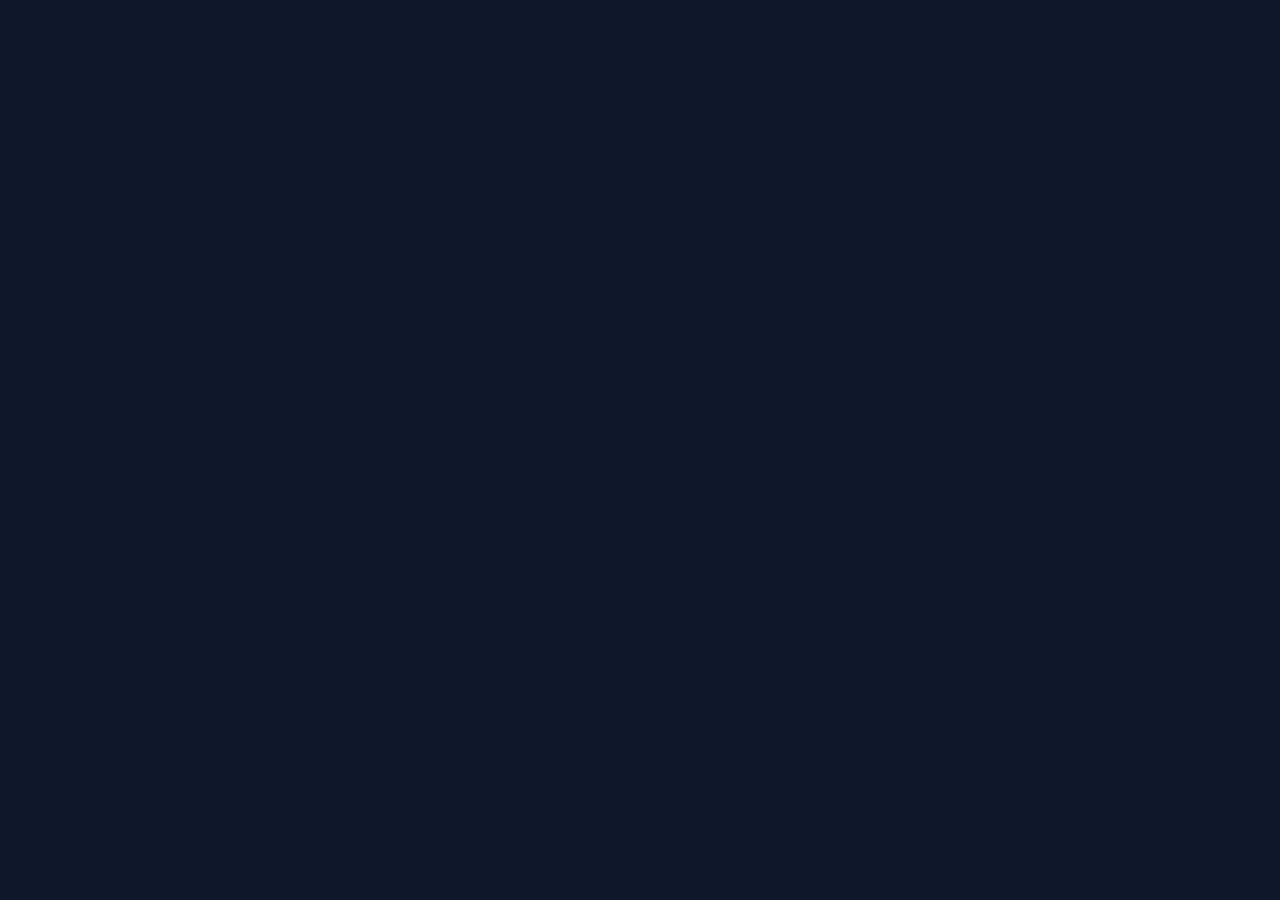
==== ats-resume-analyzer.html @ c65b9972 "ats-resume-analyzer.html" ====
<!DOCTYPE html>
<html lang="en">

<head>
    <meta charset="UTF-8">
    <meta name="viewport" content="width=device-width, initial-scale=1.0">
    <title>AI Resume Analyzer</title>

    <link rel="stylesheet" href="style.css">
</head>

<body>

</body>

</html>
---- style.css ----
html{
    scroll-behavior:smooth;
}
*{
    margin:0;
    padding:0;
    box-sizing:border-box;
    font-family:Arial, sans-serif;
}

body{
    background:#0f172a;
    color:white;
    line-height:1.7;
}

.hero{
    min-height:85vh;
    display:flex;
    justify-content:center;
    align-items:center;
    text-align:center;
    padding:40px;
    background:linear-gradient(135deg,#0f172a,#1e293b);
}

.hero-content{
    max-width:800px;
}

.profile-pic{
    width:220px;
    height:220px;
    border-radius:50%;
    object-fit:cover;
    margin-bottom:30px;
    border:4px solid #38bdf8;
    box-shadow:0 0 30px rgba(56,189,248,0.5);
}
h1{
    font-size:3.5rem;
    margin-bottom:15px;
}

h2{
    color:#38bdf8;
    margin-bottom:20px;
}

.container{
    width:80%;
    margin:auto;
    padding:80px 0;
}

section{
    margin-bottom:80px;
}

.project-card{
    background:#1e293b;
    padding:25px;
    border-radius:15px;
    margin-bottom:20px;
    transition:0.3s;
}

.project-card:hover{
    transform:translateY(-10px);
}
.project-image{
    width:100%;
    max-width:350px;
    border-radius:15px;
    margin-top:20px;
    margin-right:20px;
}

.skills{
    display:flex;
    flex-wrap:wrap;
    gap:15px;
}

.skill{
    background:#38bdf8;
    color:black;
    padding:12px 20px;
    border-radius:30px;
    font-weight:bold;
}
.skill-box{
    background:#1e293b;
    border-radius:15px;
    padding:20px;
    margin-bottom:20px;
    border:1px solid rgba(255,255,255,0.1);
}

.skill-box summary{
    font-size:24px;
    font-weight:600;
    color:#38bdf8;
    cursor:pointer;
    list-style:none;
}

.skill-box summary::-webkit-details-marker{
    display:none;
}

.skill-items{
    margin-top:20px;
    display:flex;
    flex-wrap:wrap;
    gap:12px;
}

.skill-items span{
    display:inline-block;
    background:#38bdf8;
    color:#0f172a;
    padding:10px 18px;
    border-radius:30px;
    font-weight:600;
    font-size:14px;
    transition:all 0.3s ease;
}

.skill-items span:hover{
    transform:translateY(-3px);
    box-shadow:0 5px 15px rgba(56,189,248,0.4);
}
.buttons{
    margin-top:30px;
}

.btn{
    display:inline-block;
    background:#38bdf8;
    color:black;
    padding:15px 30px;
    border-radius:10px;
    text-decoration:none;
    font-weight:bold;
    margin:10px;
}

footer{
    text-align:center;
    padding:40px;
    color:#94a3b8;
}

@media(max-width:768px){
    h1{
        font-size:2.5rem;
    }

    .container{
        width:90%;
    }

    .profile-pic{
        width:140px;
        height:140px;
    }
}
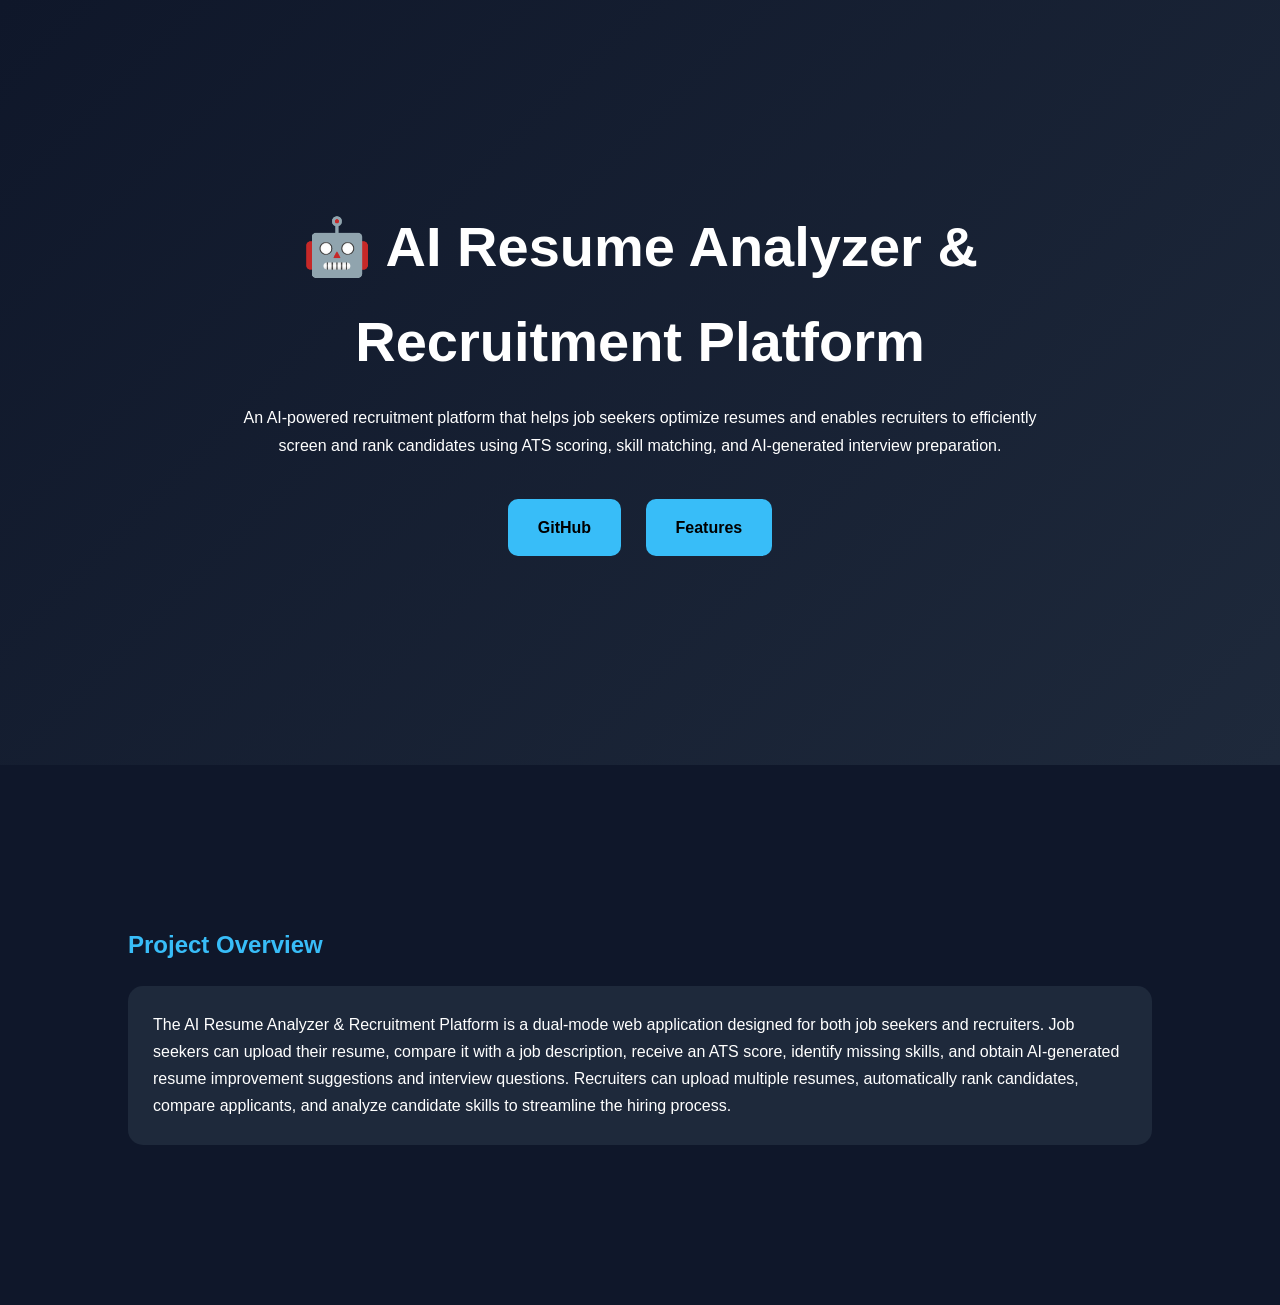
==== commit 30e75006: "ats-resume-analyzer.html" ====
--- a/ats-resume-analyzer.html
+++ b/ats-resume-analyzer.html
@@ -10,6 +10,63 @@
 </head>
 
 <body>
+    <section class="hero">
+
+<div class="hero-content">
+
+<h1>🤖 AI Resume Analyzer & Recruitment Platform</h1>
+
+<p>
+An AI-powered recruitment platform that helps job seekers optimize resumes
+and enables recruiters to efficiently screen and rank candidates using ATS scoring,
+skill matching, and AI-generated interview preparation.
+</p>
+
+<div class="buttons">
+
+<a href="YOUR_GITHUB_REPOSITORY_LINK"
+class="btn"
+target="_blank">
+GitHub
+</a>
+
+<a href="#features"
+class="btn">
+Features
+</a>
+
+</div>
+
+</div>
+
+</section>
+    <div class="container">
+
+<section>
+
+<h2>Project Overview</h2>
+
+<div class="project-card">
+
+<p>
+
+The AI Resume Analyzer & Recruitment Platform is a dual-mode web application
+designed for both job seekers and recruiters.
+
+Job seekers can upload their resume, compare it with a job description,
+receive an ATS score, identify missing skills, and obtain AI-generated
+resume improvement suggestions and interview questions.
+
+Recruiters can upload multiple resumes, automatically rank candidates,
+compare applicants, and analyze candidate skills to streamline the hiring process.
+
+</p>
+
+</div>
+
+</section>
+
+</div>
 
 </body>
 
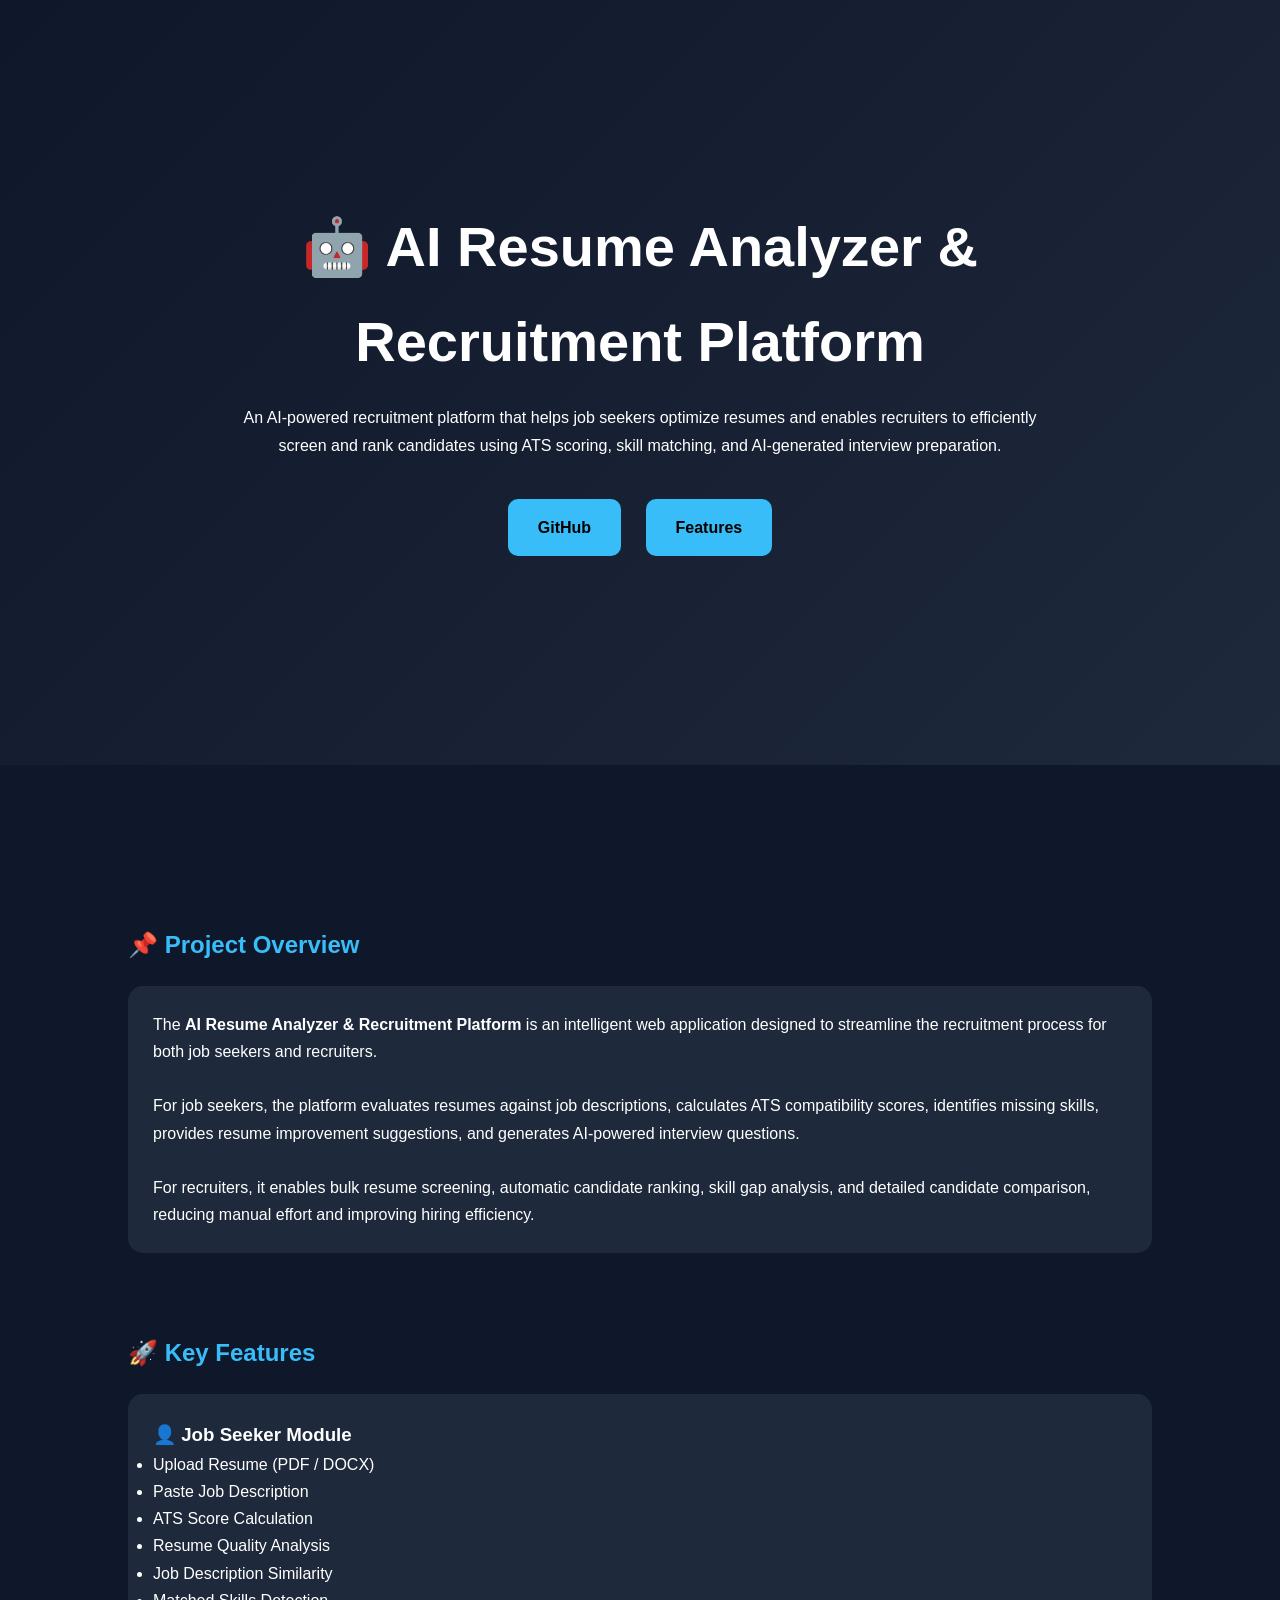
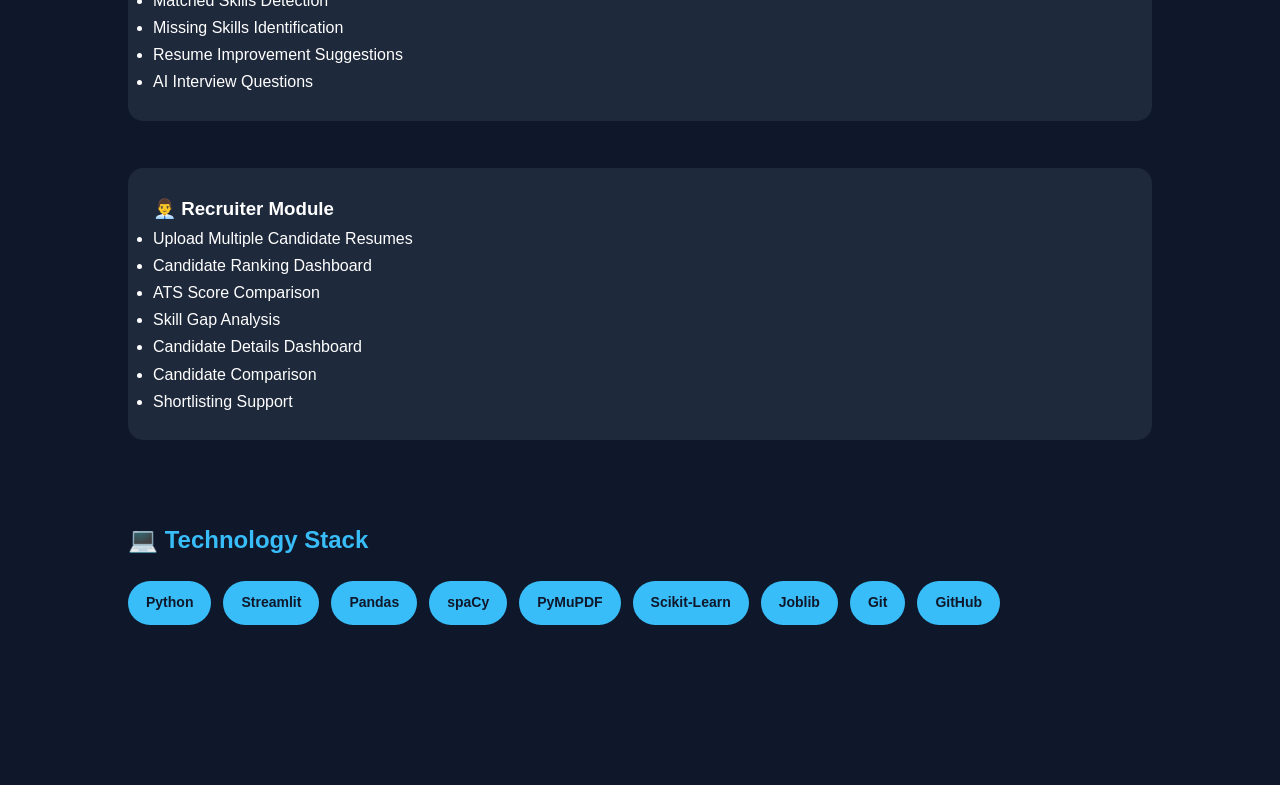
==== commit 9e137cbe: "ats-resume-analyzer.html" ====
--- a/ats-resume-analyzer.html
+++ b/ats-resume-analyzer.html
@@ -40,27 +40,117 @@
 </div>
 
 </section>
-    <div class="container">
+   <div class="container">
 
 <section>
 
-<h2>Project Overview</h2>
+<h2>📌 Project Overview</h2>
 
 <div class="project-card">
 
 <p>
+The <strong>AI Resume Analyzer & Recruitment Platform</strong> is an intelligent web application
+designed to streamline the recruitment process for both job seekers and recruiters.
 
-The AI Resume Analyzer & Recruitment Platform is a dual-mode web application
-designed for both job seekers and recruiters.
+<br><br>
 
-Job seekers can upload their resume, compare it with a job description,
-receive an ATS score, identify missing skills, and obtain AI-generated
-resume improvement suggestions and interview questions.
+For job seekers, the platform evaluates resumes against job descriptions,
+calculates ATS compatibility scores, identifies missing skills,
+provides resume improvement suggestions, and generates AI-powered interview questions.
 
-Recruiters can upload multiple resumes, automatically rank candidates,
-compare applicants, and analyze candidate skills to streamline the hiring process.
+<br><br>
+
+For recruiters, it enables bulk resume screening, automatic candidate ranking,
+skill gap analysis, and detailed candidate comparison, reducing manual effort
+and improving hiring efficiency.
 
 </p>
+
+</div>
+
+</section>
+       <section id="features">
+
+<h2>🚀 Key Features</h2>
+
+<div class="project-card">
+
+<h3>👤 Job Seeker Module</h3>
+
+<ul>
+
+<li>Upload Resume (PDF / DOCX)</li>
+
+<li>Paste Job Description</li>
+
+<li>ATS Score Calculation</li>
+
+<li>Resume Quality Analysis</li>
+
+<li>Job Description Similarity</li>
+
+<li>Matched Skills Detection</li>
+
+<li>Missing Skills Identification</li>
+
+<li>Resume Improvement Suggestions</li>
+
+<li>AI Interview Questions</li>
+
+</ul>
+
+</div>
+
+<br>
+
+<div class="project-card">
+
+<h3>👨‍💼 Recruiter Module</h3>
+
+<ul>
+
+<li>Upload Multiple Candidate Resumes</li>
+
+<li>Candidate Ranking Dashboard</li>
+
+<li>ATS Score Comparison</li>
+
+<li>Skill Gap Analysis</li>
+
+<li>Candidate Details Dashboard</li>
+
+<li>Candidate Comparison</li>
+
+<li>Shortlisting Support</li>
+
+</ul>
+
+</div>
+
+</section>
+       <section>
+
+<h2>💻 Technology Stack</h2>
+
+<div class="skill-items">
+
+<span>Python</span>
+
+<span>Streamlit</span>
+
+<span>Pandas</span>
+
+<span>spaCy</span>
+
+<span>PyMuPDF</span>
+
+<span>Scikit-Learn</span>
+
+<span>Joblib</span>
+
+<span>Git</span>
+
+<span>GitHub</span>
 
 </div>
 
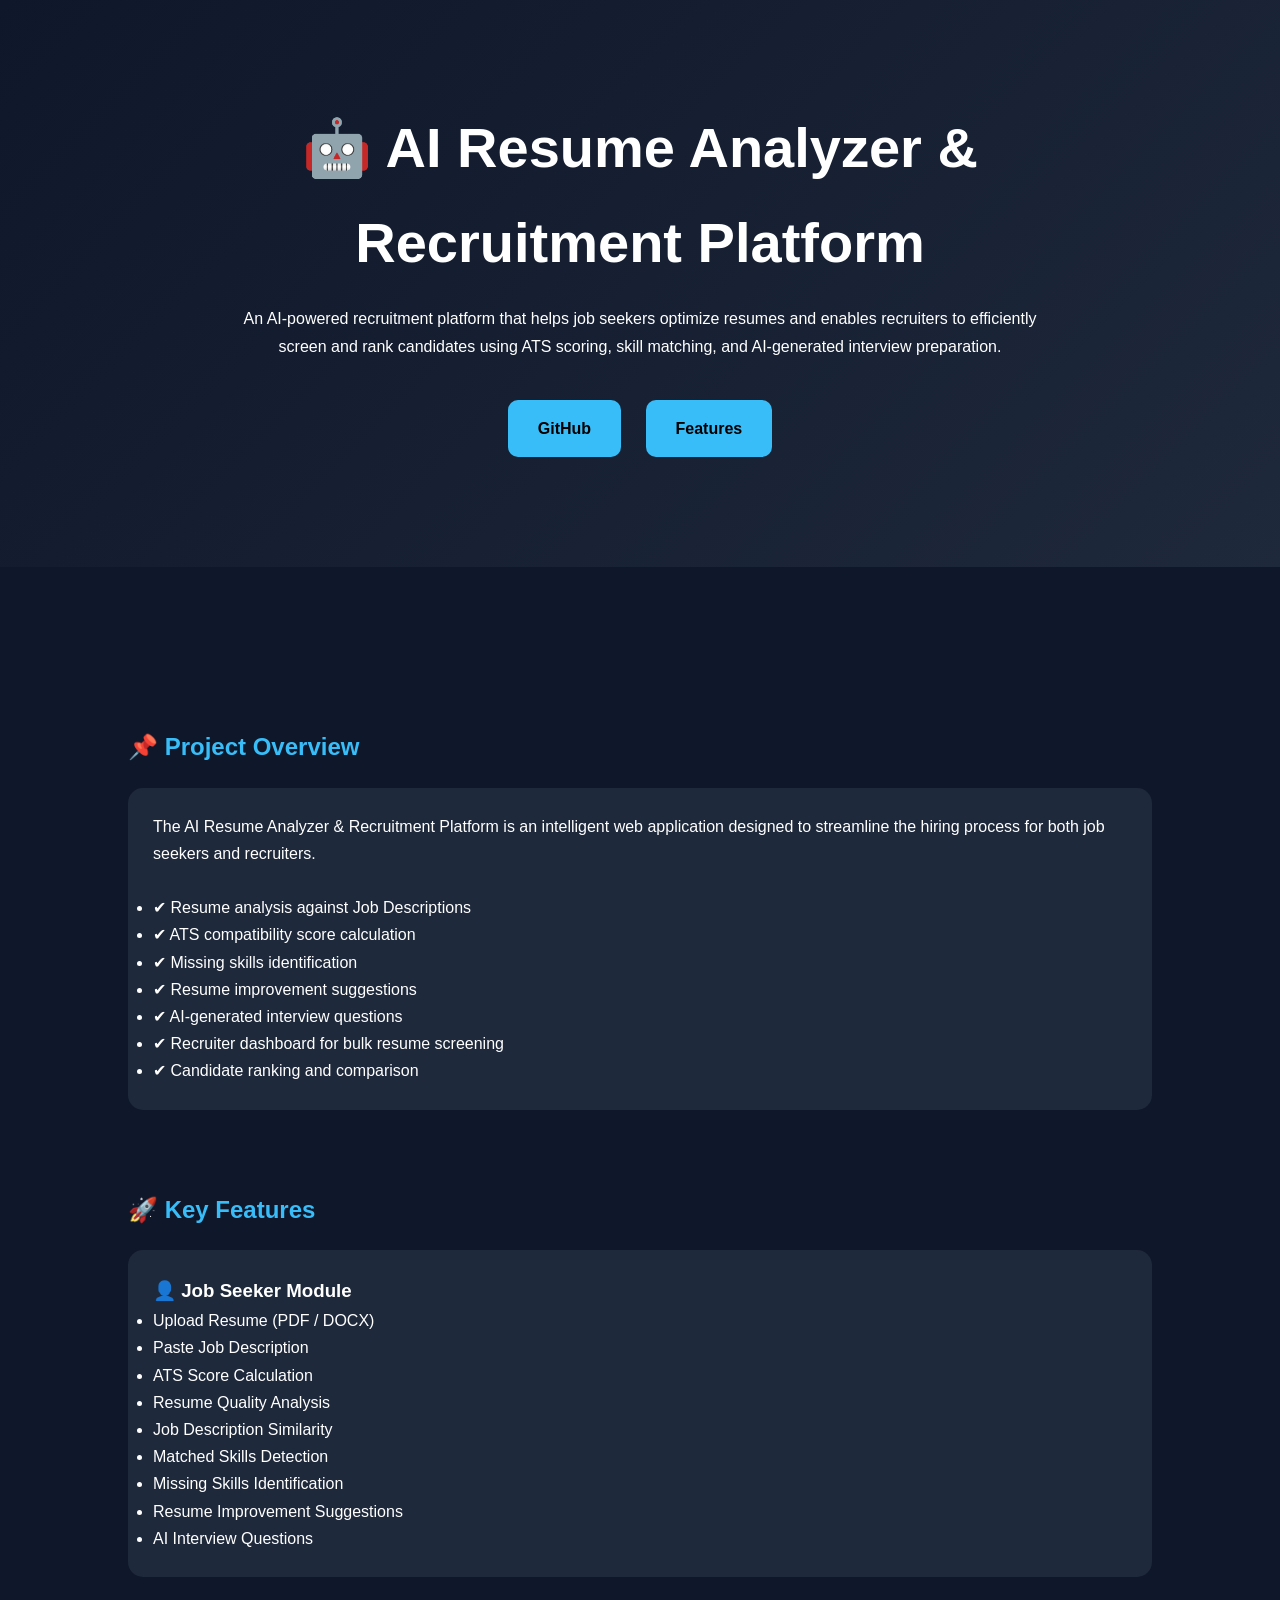
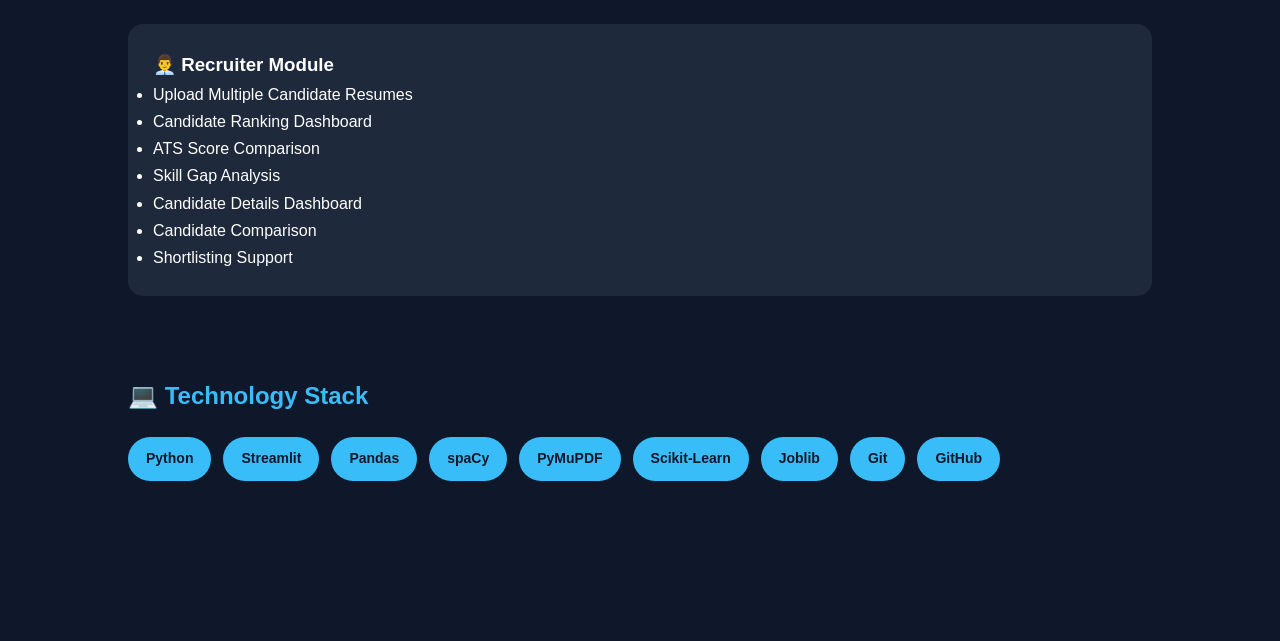
==== commit df2b7e05: "Update ats-resume-analyzer.html" ====
--- a/ats-resume-analyzer.html
+++ b/ats-resume-analyzer.html
@@ -49,22 +49,29 @@
 <div class="project-card">
 
 <p>
-The <strong>AI Resume Analyzer & Recruitment Platform</strong> is an intelligent web application
-designed to streamline the recruitment process for both job seekers and recruiters.
+The AI Resume Analyzer & Recruitment Platform is an intelligent web application
+designed to streamline the hiring process for both job seekers and recruiters.
+</p>
 
-<br><br>
+<br>
 
-For job seekers, the platform evaluates resumes against job descriptions,
-calculates ATS compatibility scores, identifies missing skills,
-provides resume improvement suggestions, and generates AI-powered interview questions.
+<ul>
 
-<br><br>
+<li>✔ Resume analysis against Job Descriptions</li>
 
-For recruiters, it enables bulk resume screening, automatic candidate ranking,
-skill gap analysis, and detailed candidate comparison, reducing manual effort
-and improving hiring efficiency.
+<li>✔ ATS compatibility score calculation</li>
 
-</p>
+<li>✔ Missing skills identification</li>
+
+<li>✔ Resume improvement suggestions</li>
+
+<li>✔ AI-generated interview questions</li>
+
+<li>✔ Recruiter dashboard for bulk resume screening</li>
+
+<li>✔ Candidate ranking and comparison</li>
+
+</ul>
 
 </div>
 
--- a/style.css
+++ b/style.css
@@ -15,12 +15,12 @@
 }
 
 .hero{
-    min-height:85vh;
+    min-height:60vh;
     display:flex;
     justify-content:center;
     align-items:center;
     text-align:center;
-    padding:40px;
+    padding:100px 40px;
     background:linear-gradient(135deg,#0f172a,#1e293b);
 }
 
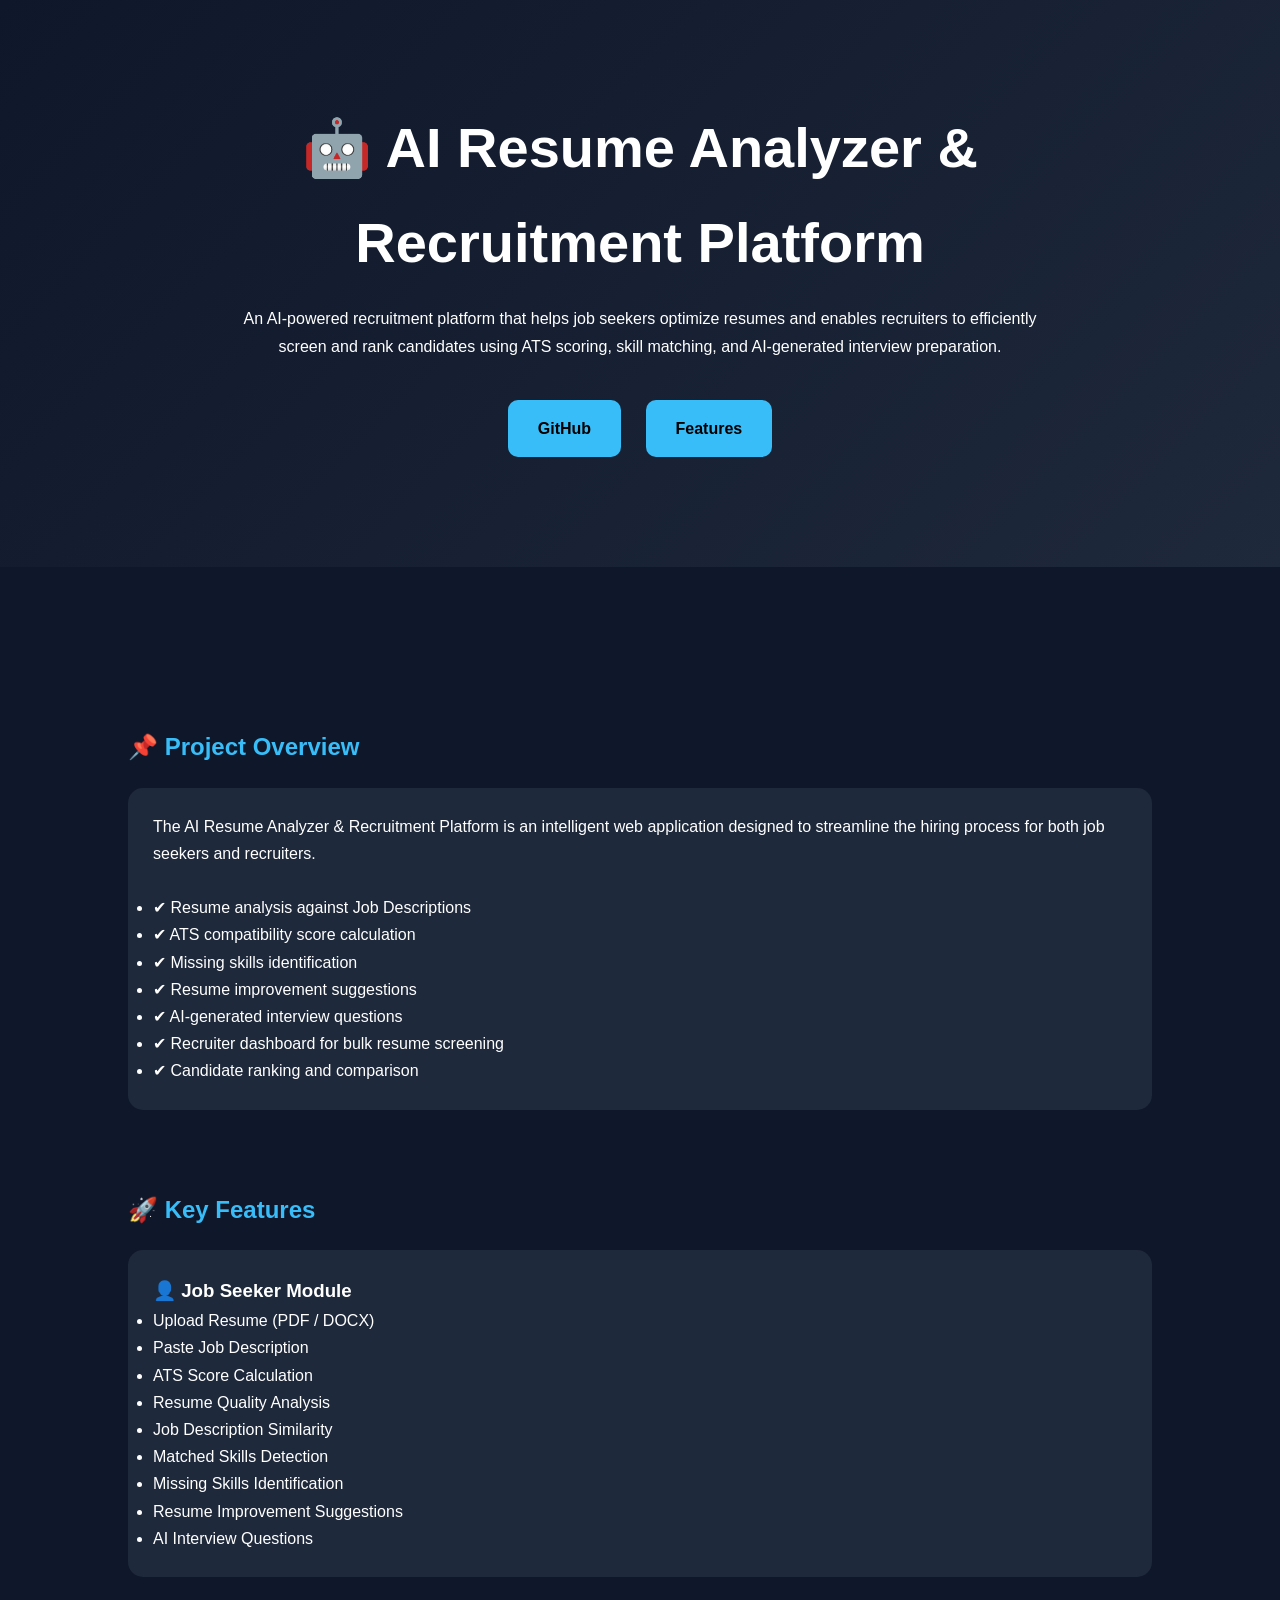
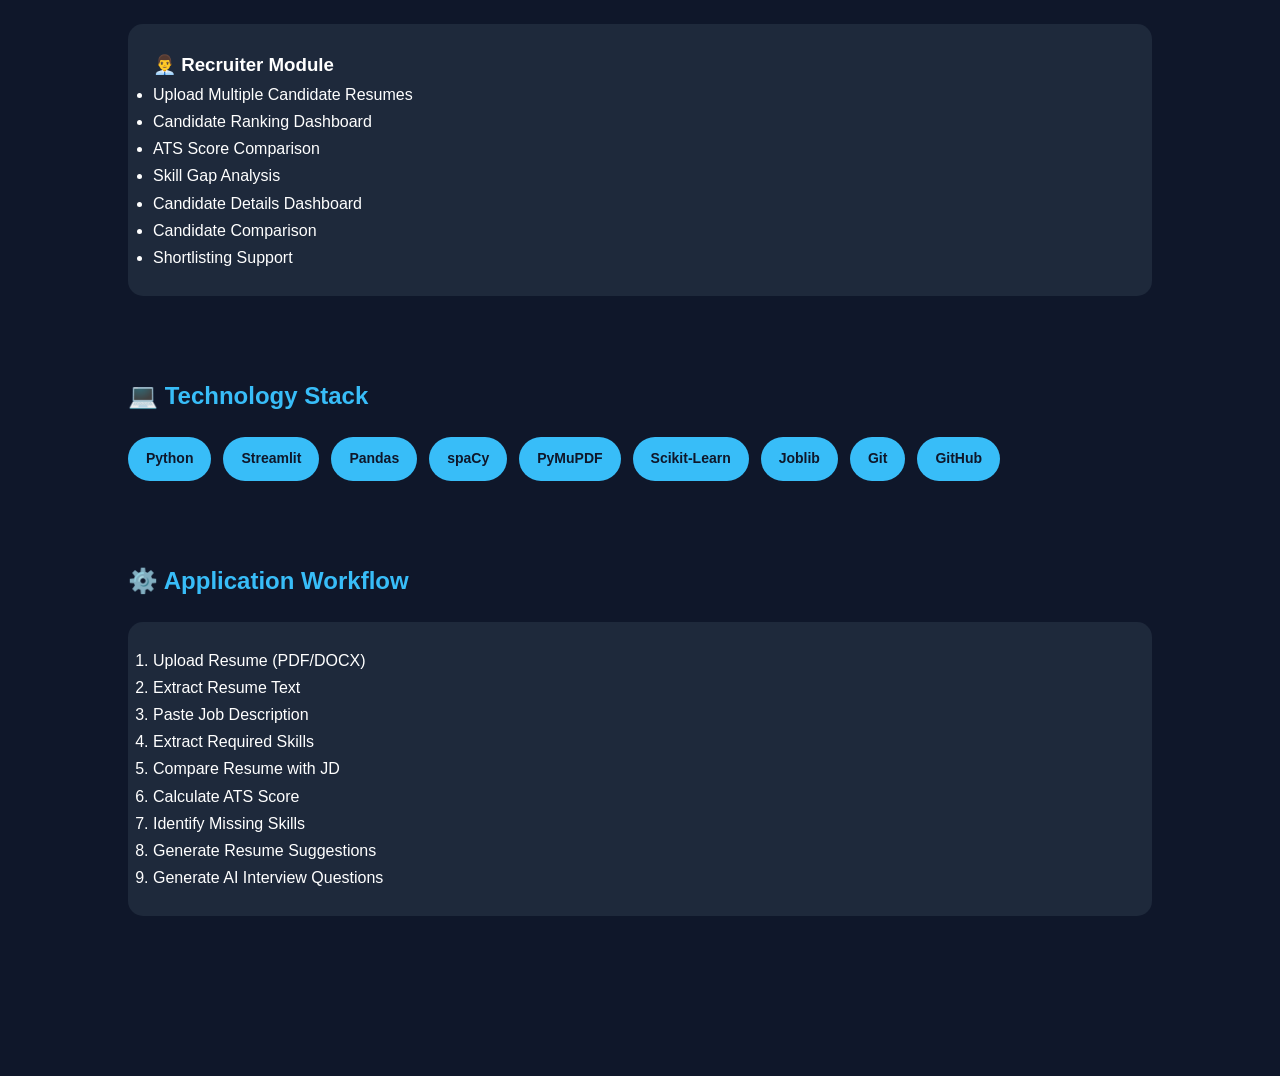
==== commit 3a40d328: "Update ats-resume-analyzer.html" ====
--- a/ats-resume-analyzer.html
+++ b/ats-resume-analyzer.html
@@ -162,7 +162,37 @@
 </div>
 
 </section>
-
+<section>
+
+<h2>⚙️ Application Workflow</h2>
+
+<div class="project-card">
+
+<ol>
+
+<li>Upload Resume (PDF/DOCX)</li>
+
+<li>Extract Resume Text</li>
+
+<li>Paste Job Description</li>
+
+<li>Extract Required Skills</li>
+
+<li>Compare Resume with JD</li>
+
+<li>Calculate ATS Score</li>
+
+<li>Identify Missing Skills</li>
+
+<li>Generate Resume Suggestions</li>
+
+<li>Generate AI Interview Questions</li>
+
+</ol>
+
+</div>
+
+</section>
 </div>
 
 </body>
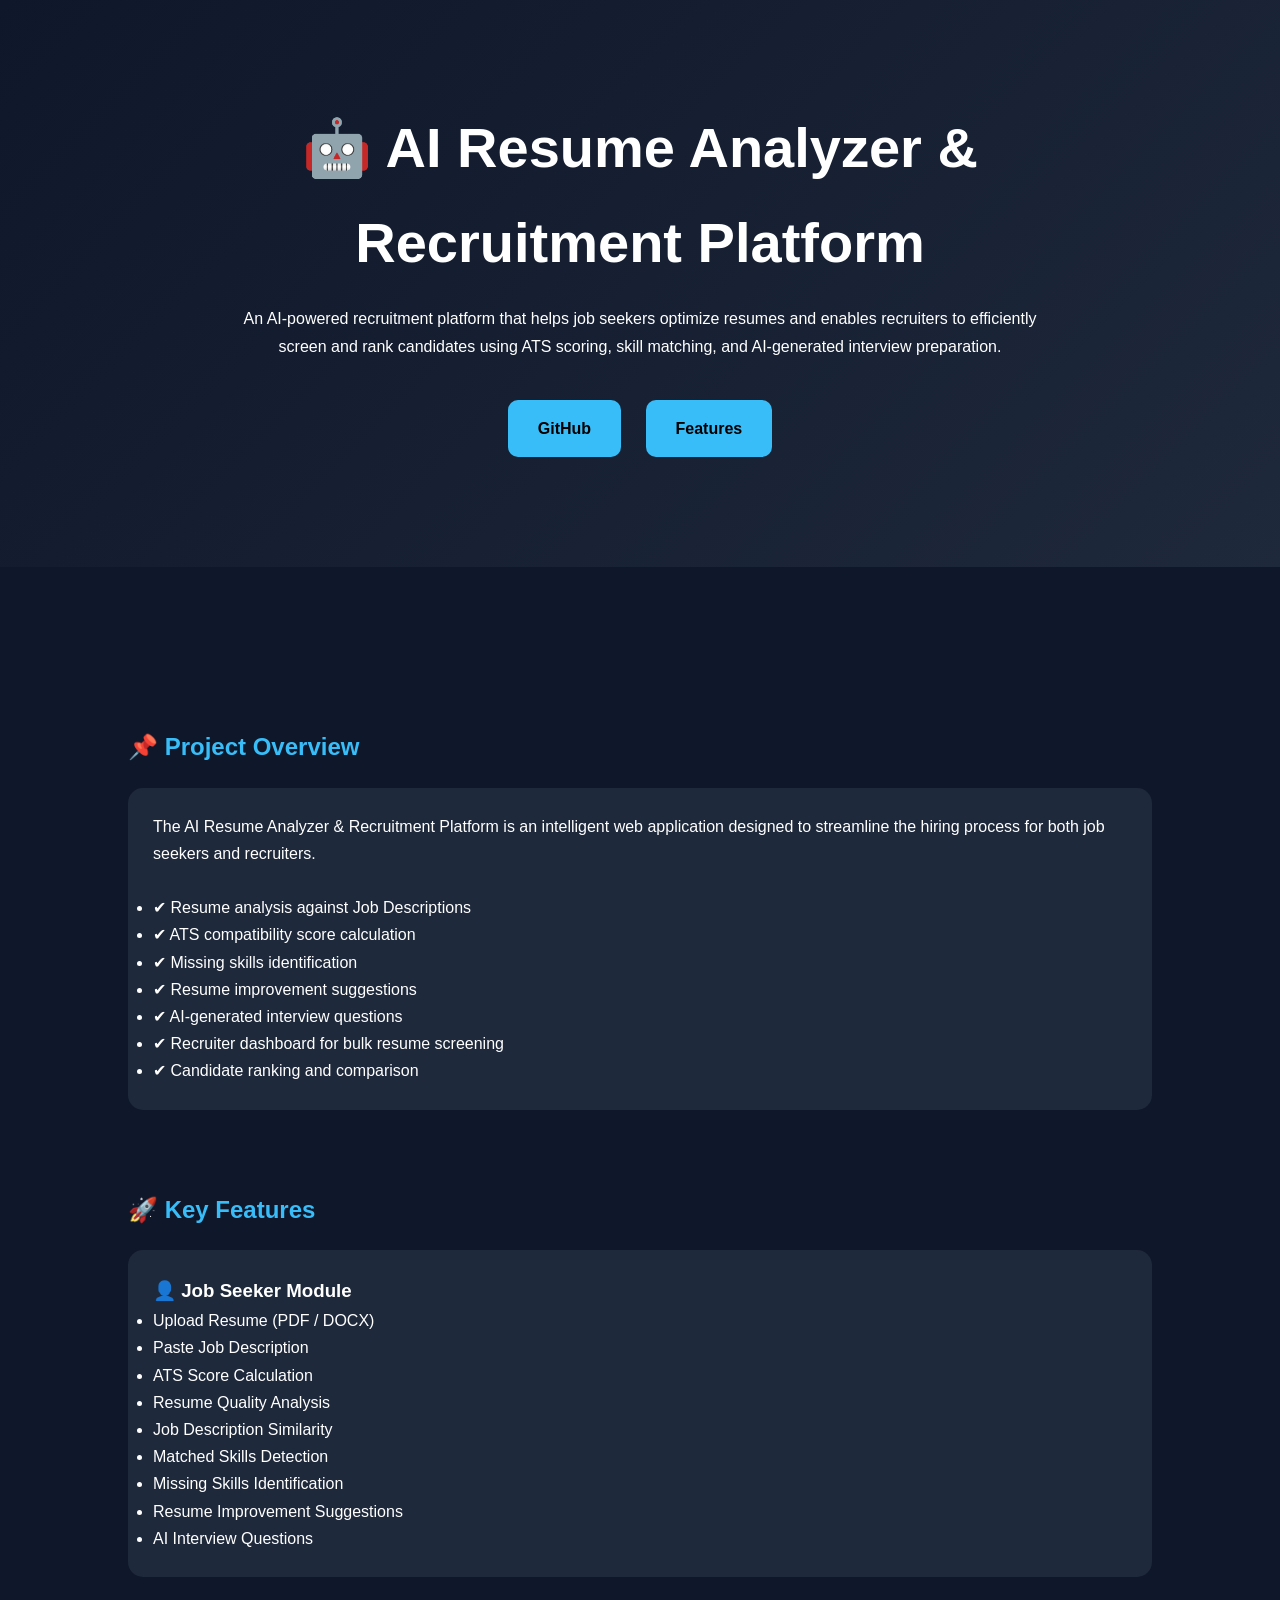
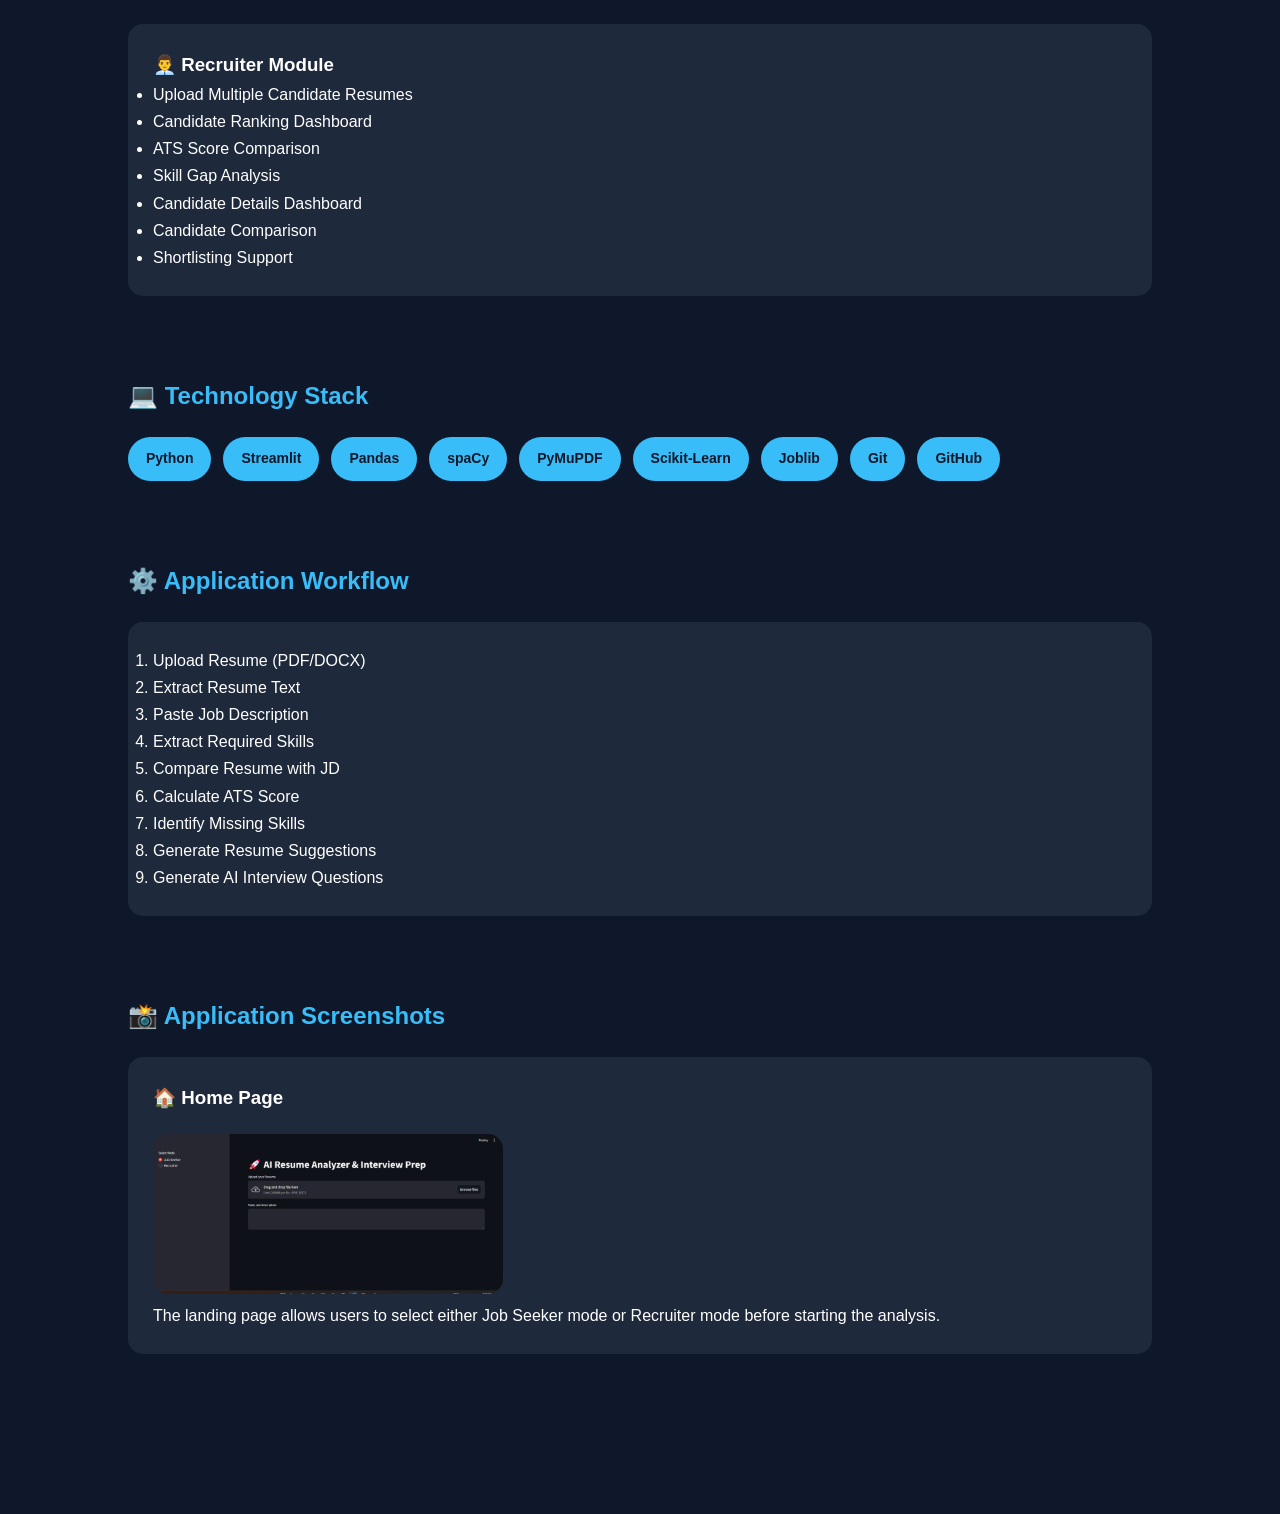
==== commit c8e052ac: "Update ats-resume-analyzer.html" ====
--- a/ats-resume-analyzer.html
+++ b/ats-resume-analyzer.html
@@ -193,6 +193,26 @@
 </div>
 
 </section>
+       <section>
+
+<h2>📸 Application Screenshots</h2>
+
+<div class="project-card">
+
+<h3>🏠 Home Page</h3>
+
+<img src="images/ats-home.png" class="project-image">
+
+<p>
+
+The landing page allows users to select either Job Seeker mode
+or Recruiter mode before starting the analysis.
+
+</p>
+
+</div>
+
+</section>
 </div>
 
 </body>
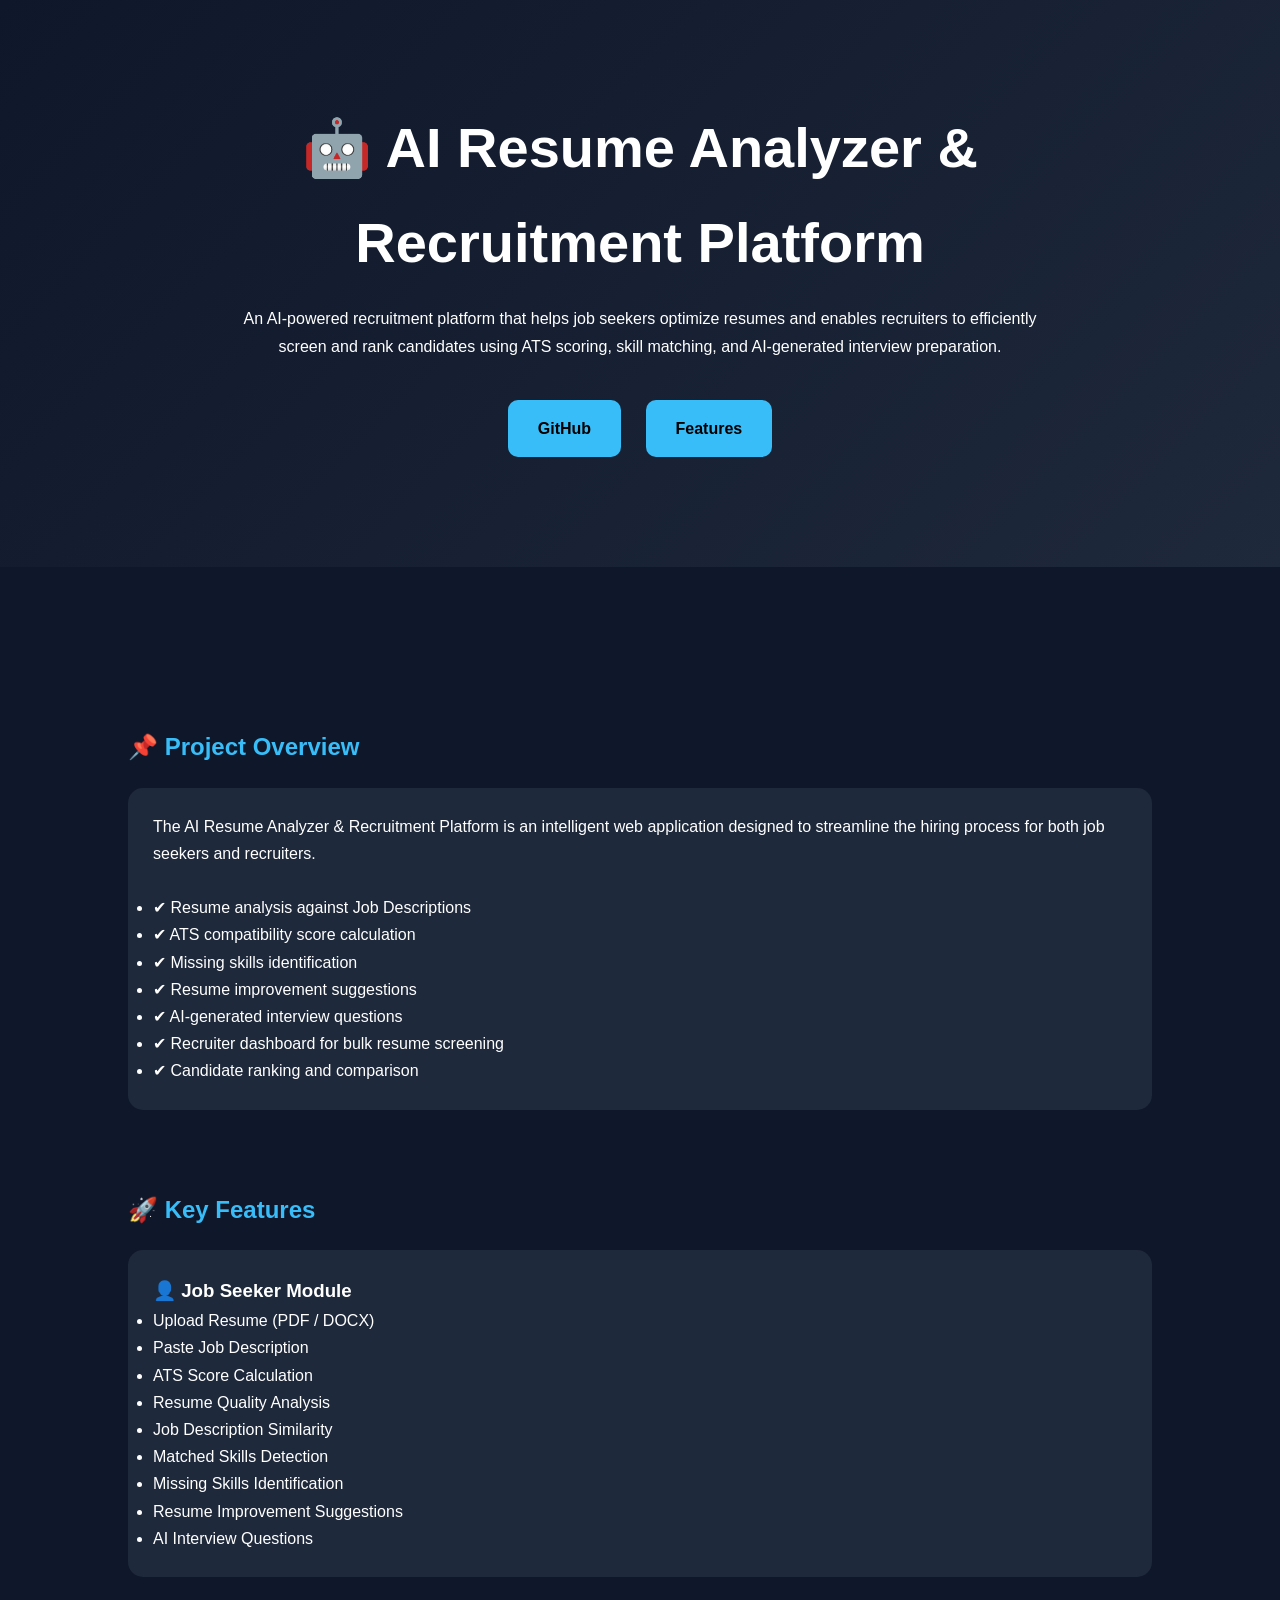
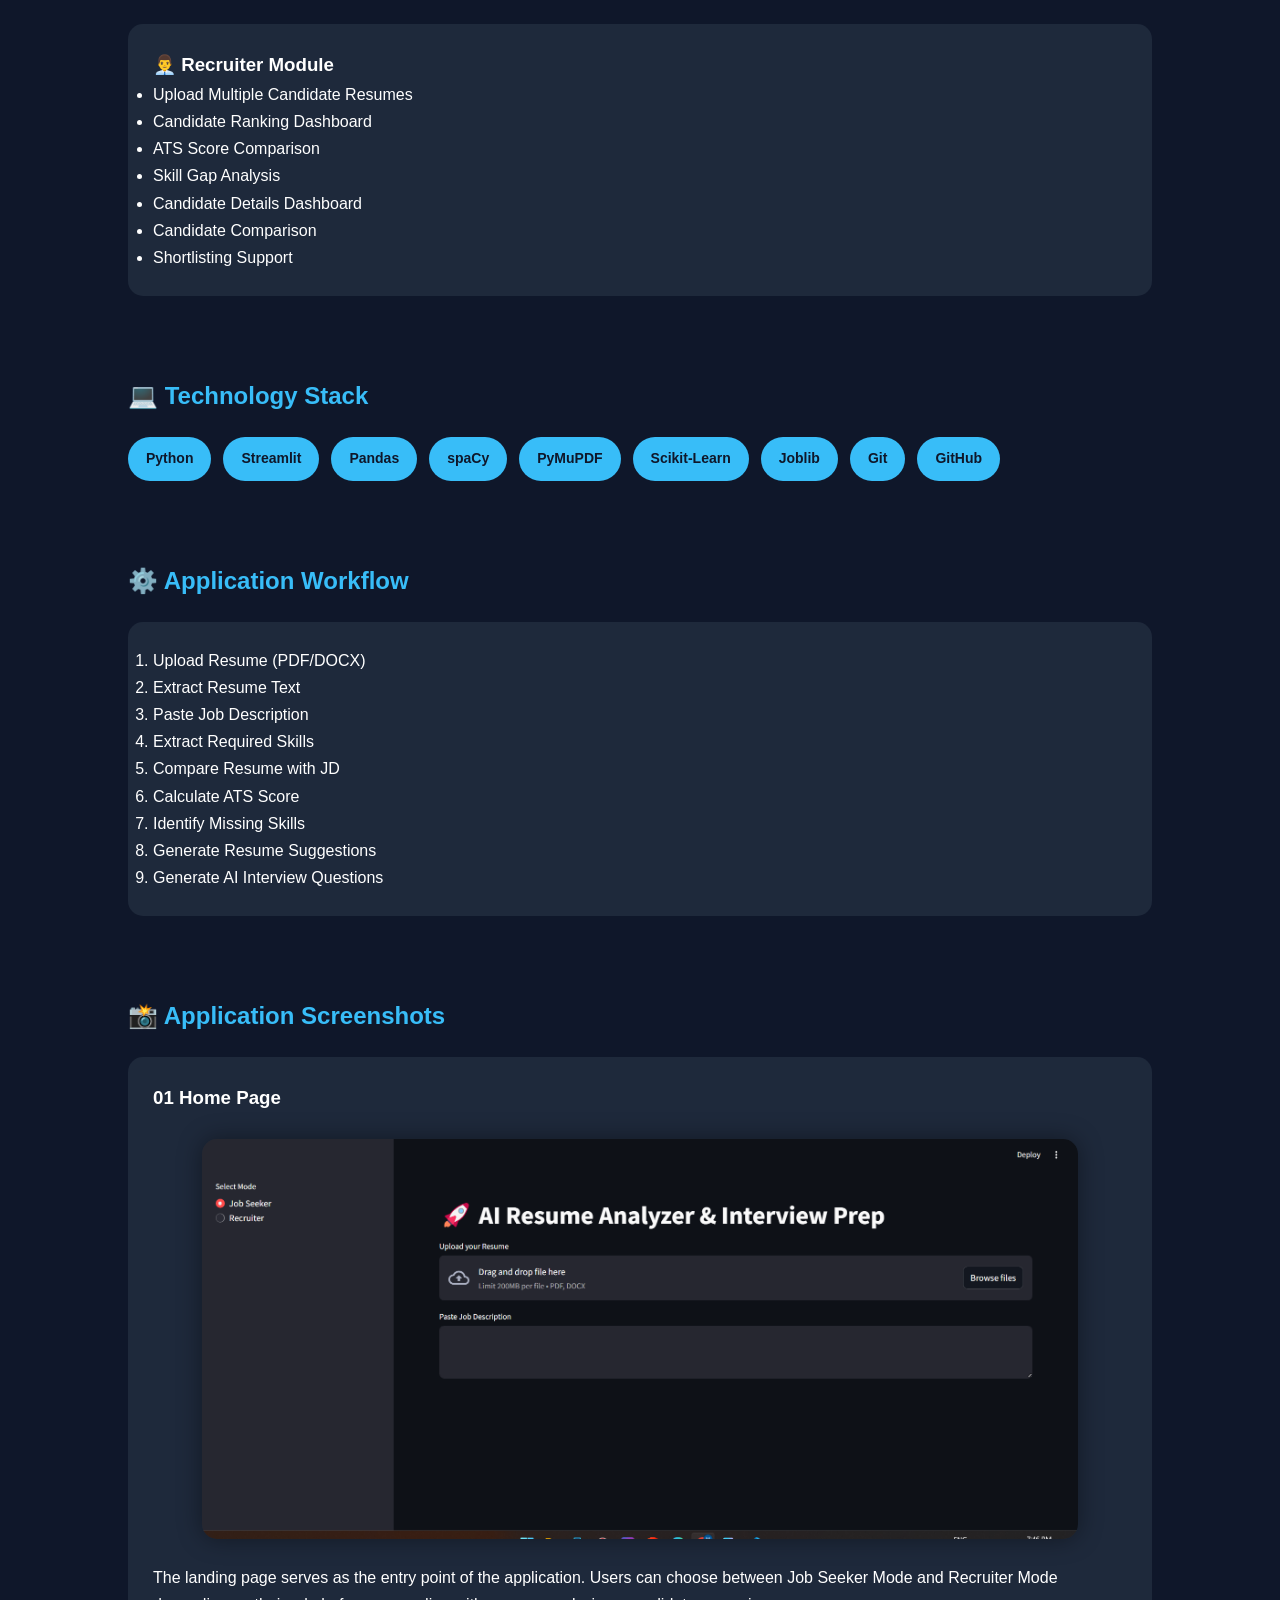
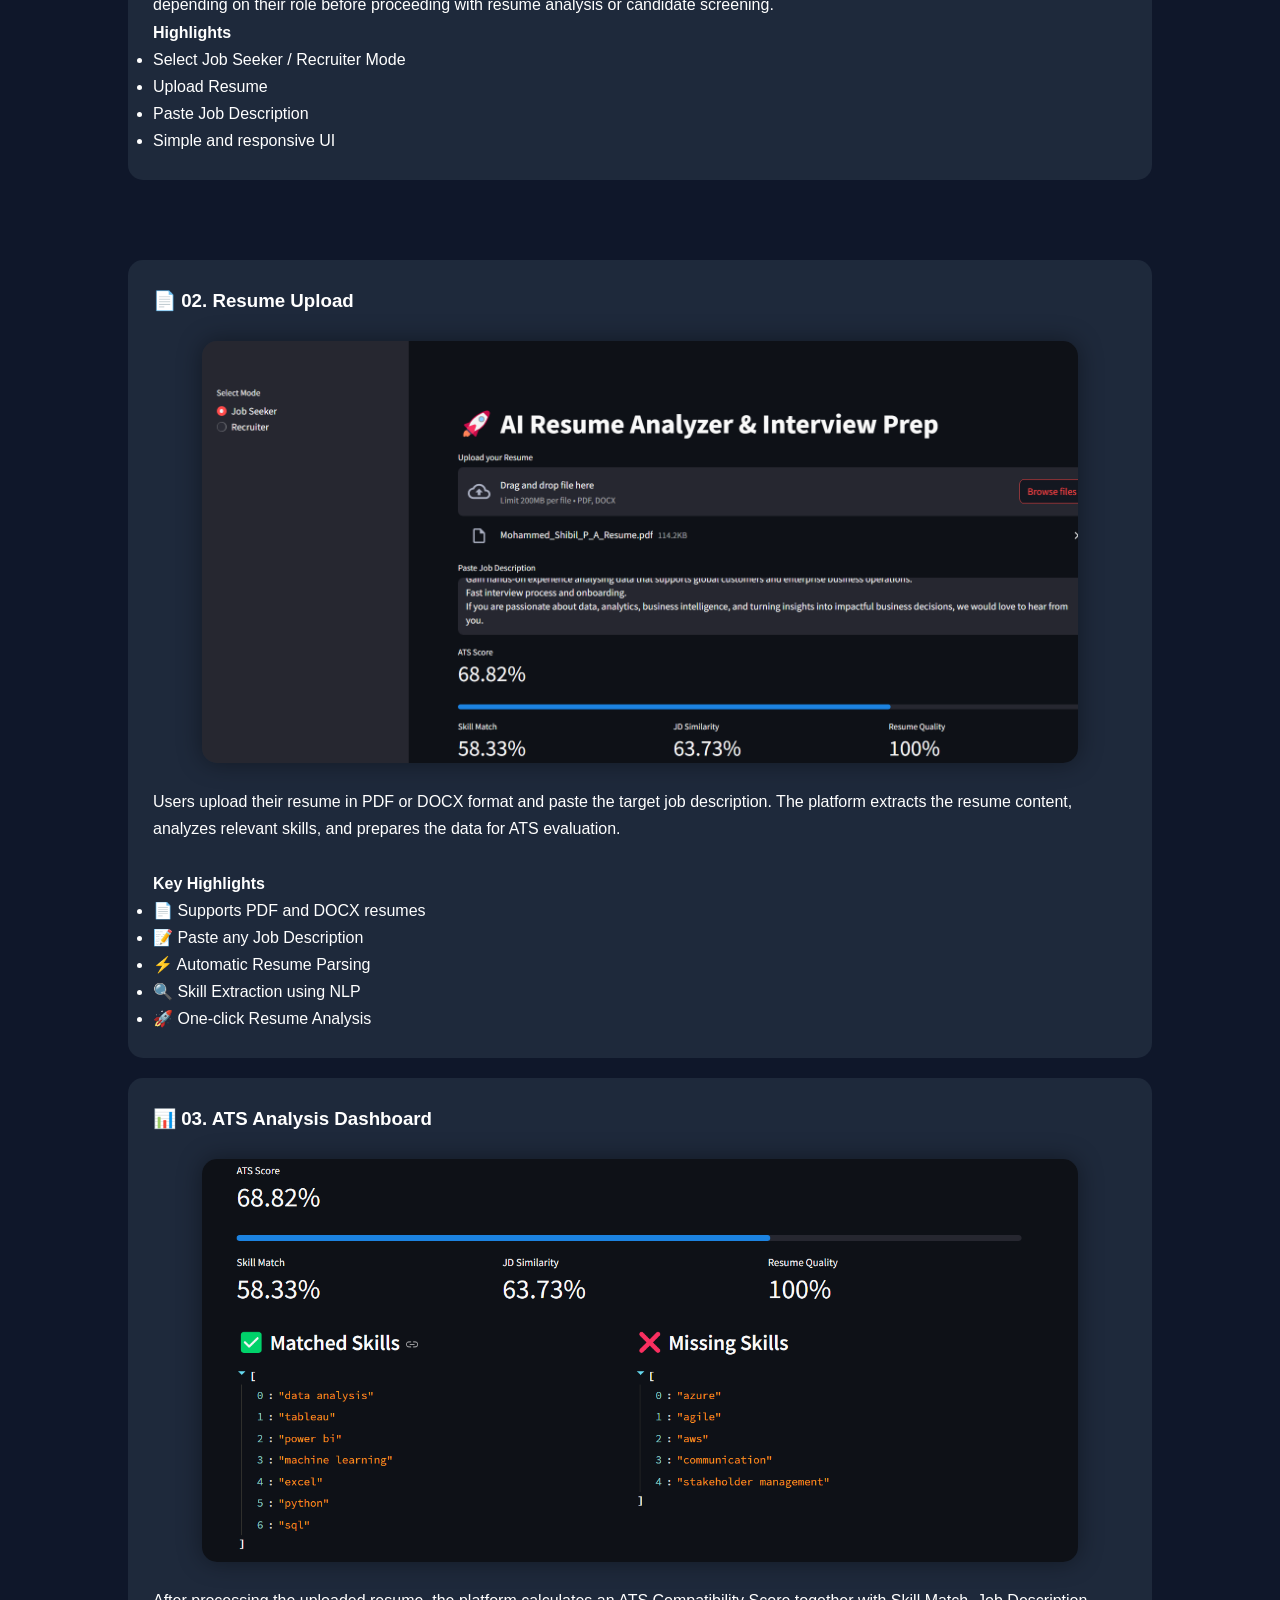
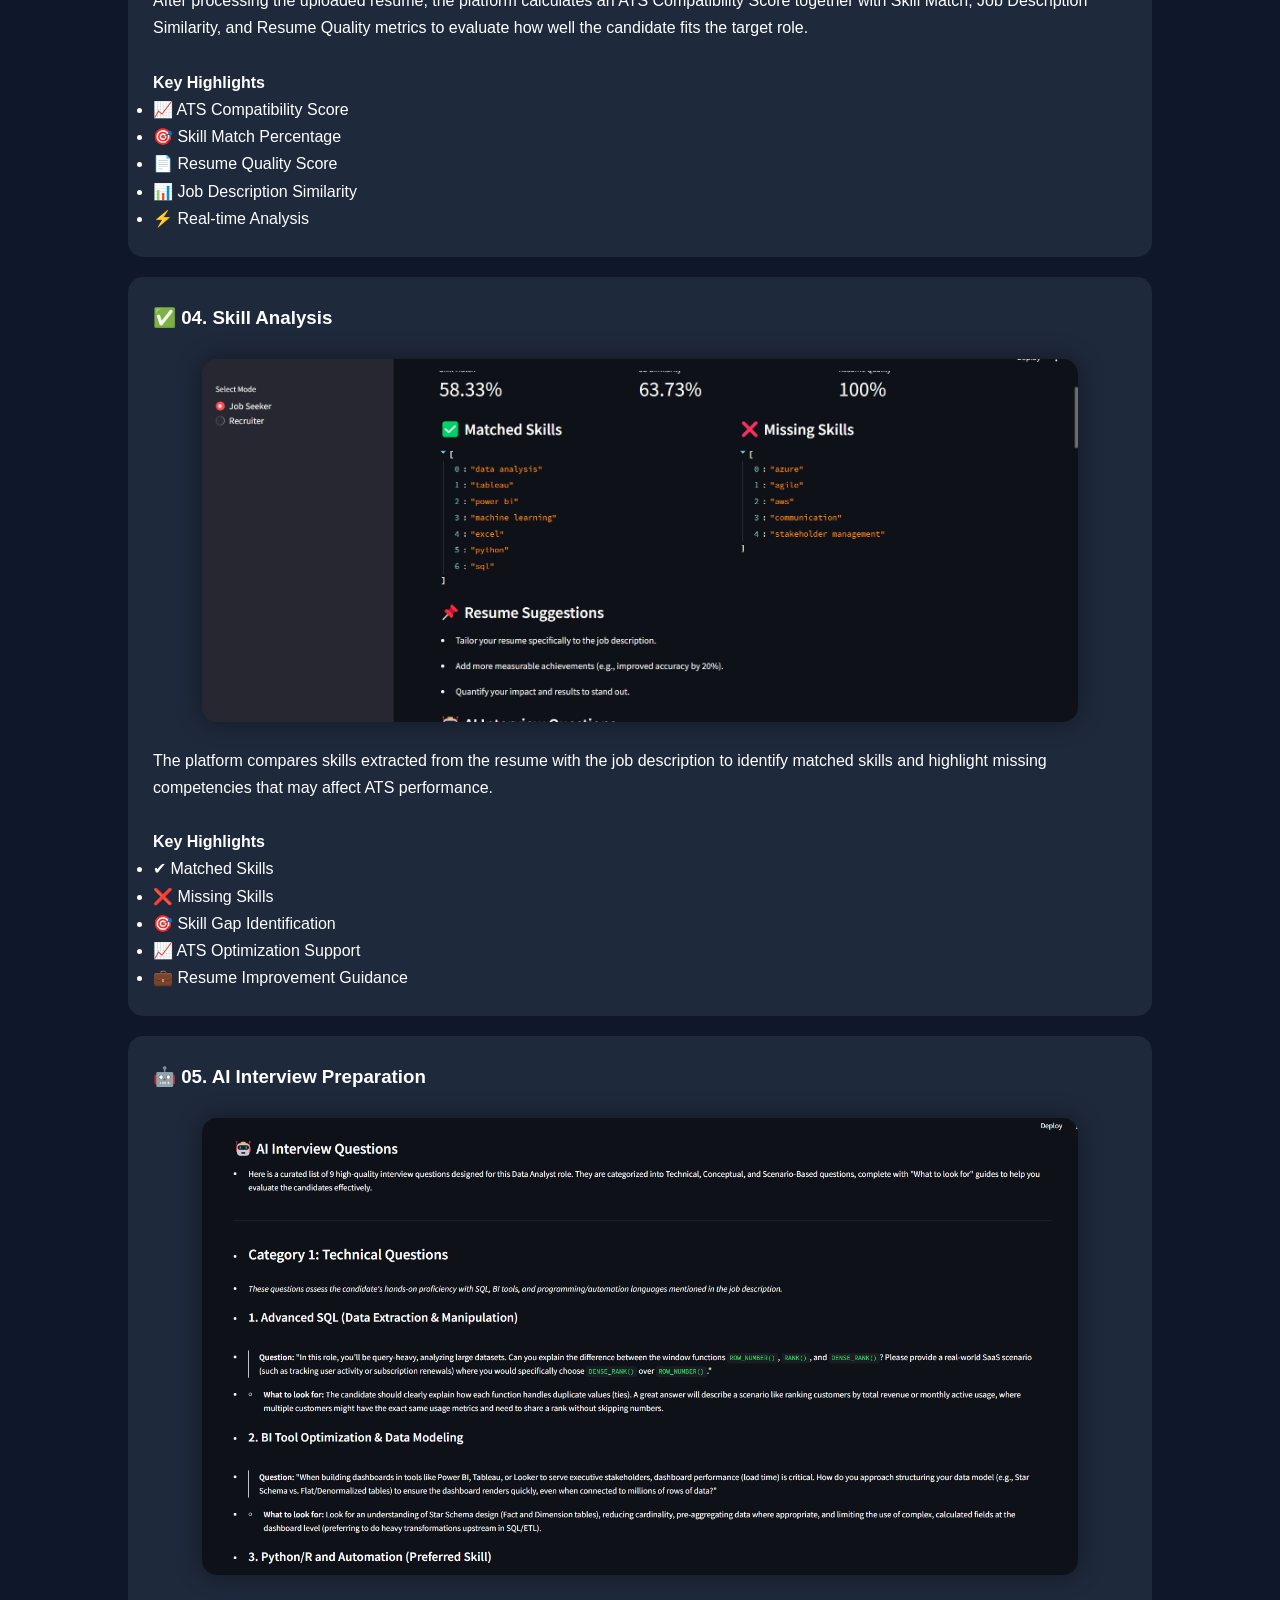
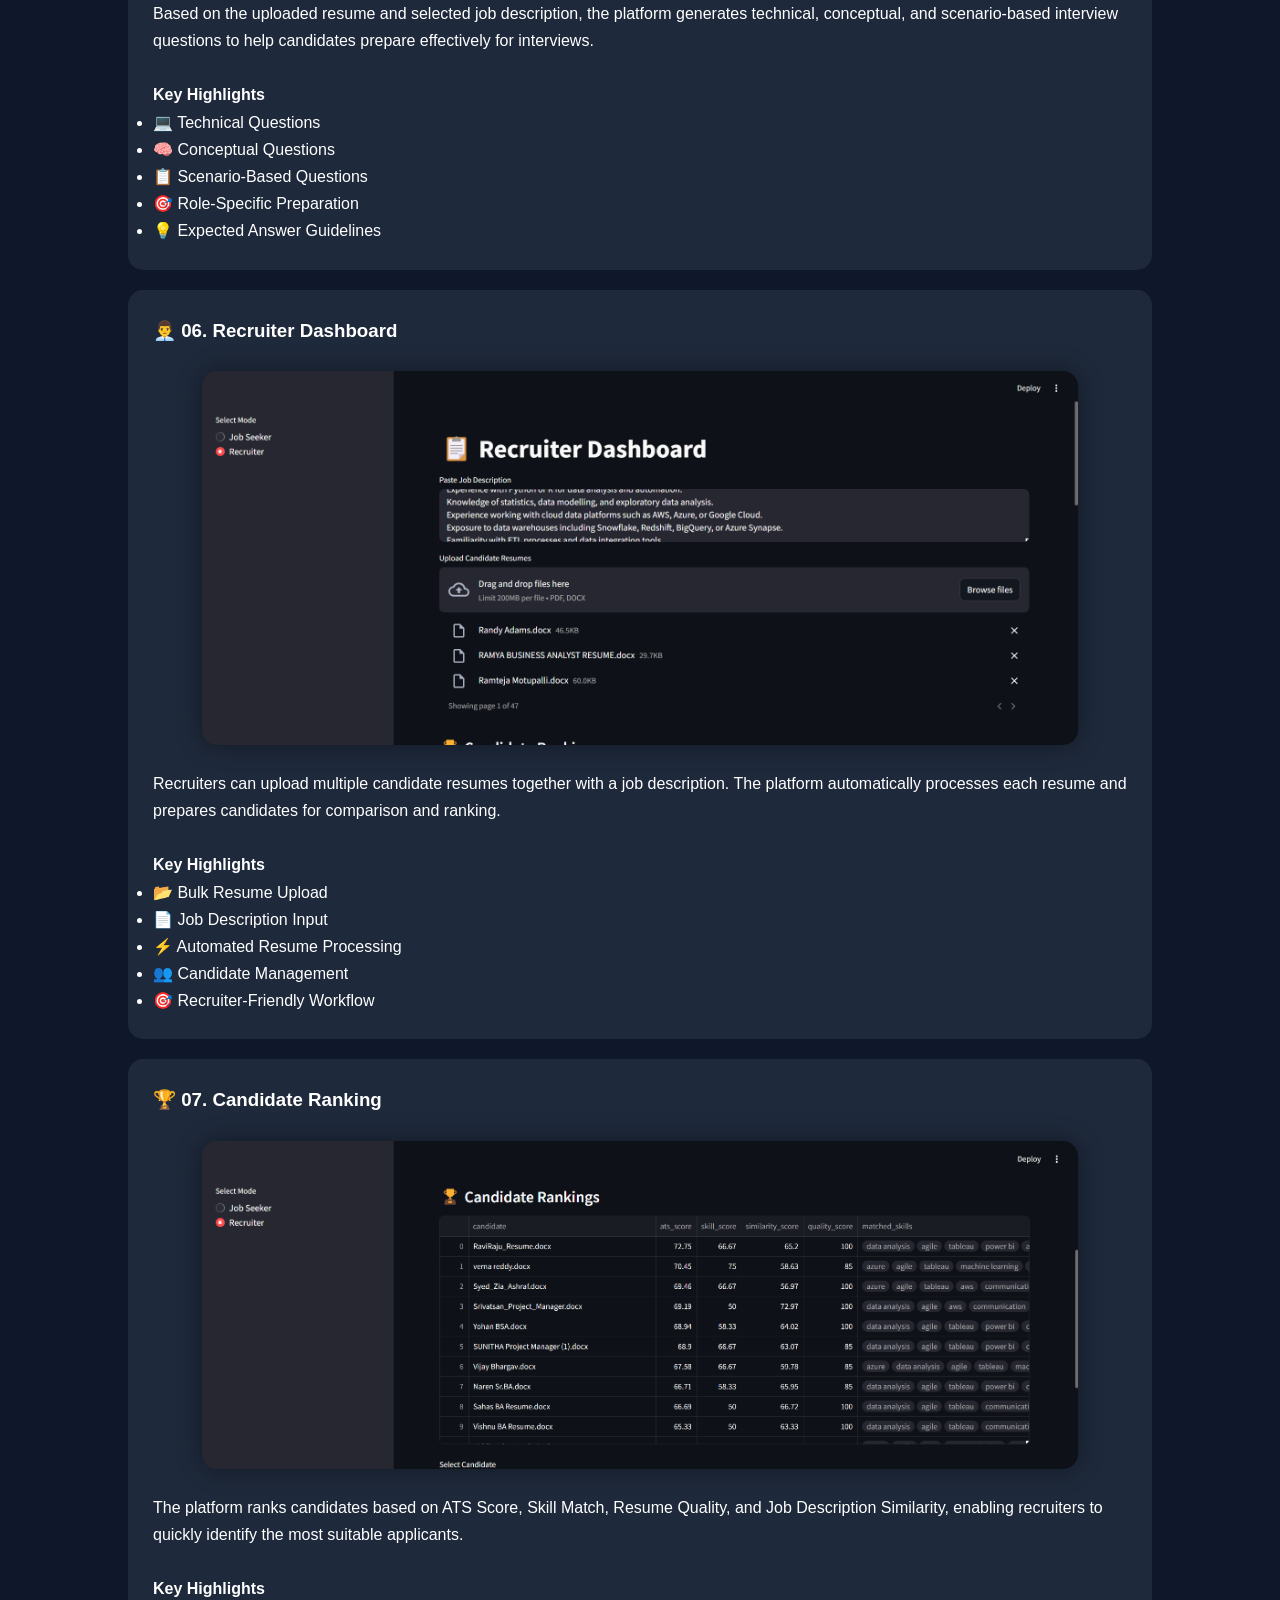
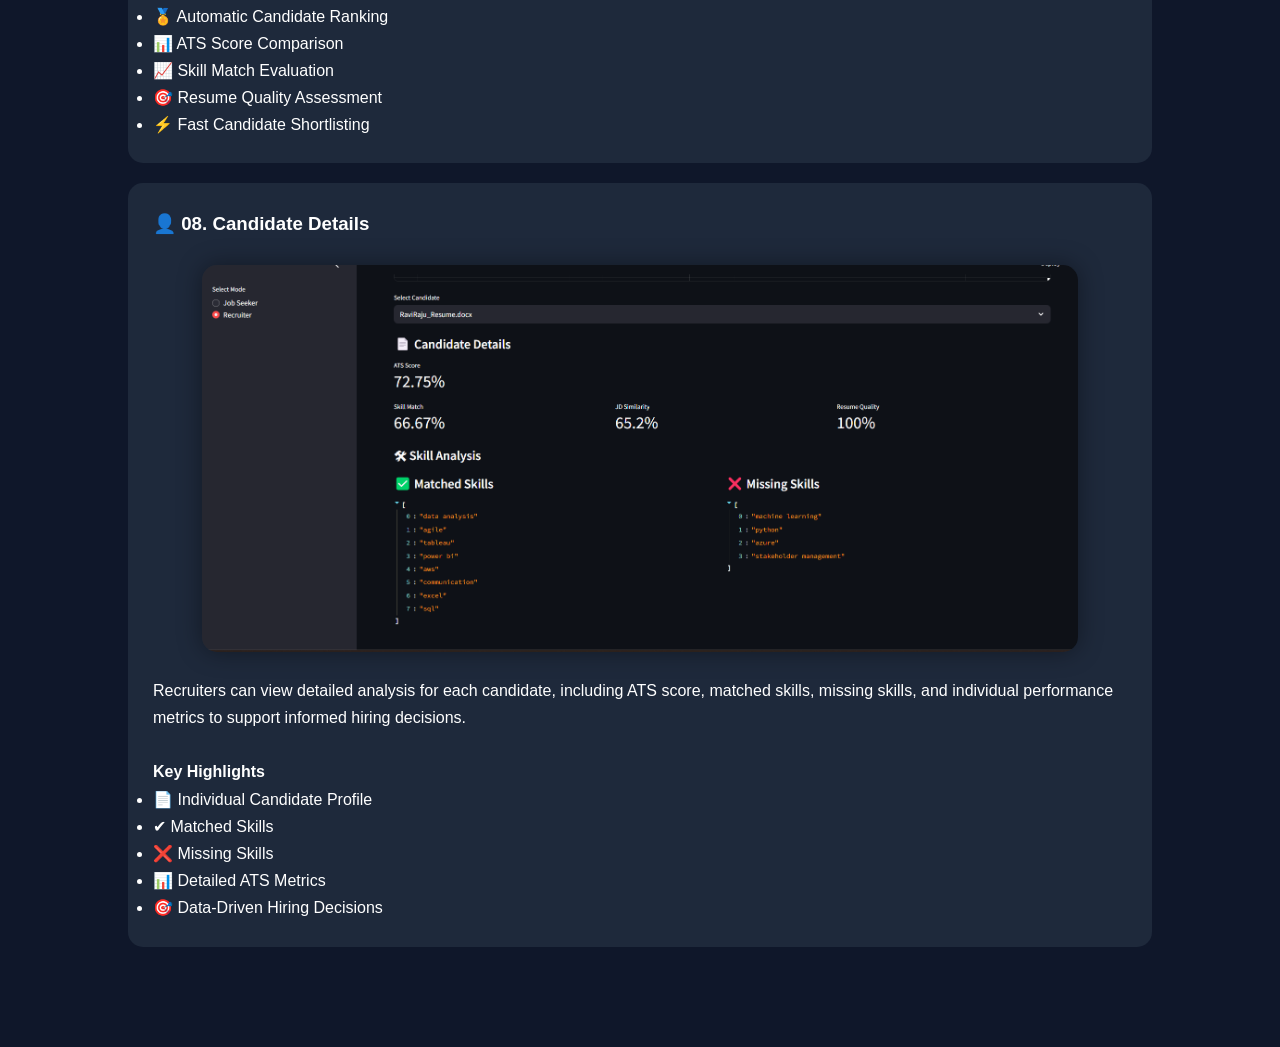
==== commit cdfb92f9: "Update ats-resume-analyzer.html" ====
--- a/ats-resume-analyzer.html
+++ b/ats-resume-analyzer.html
@@ -199,20 +199,224 @@
 
 <div class="project-card">
 
-<h3>🏠 Home Page</h3>
+<h3>01 Home Page</h3>
 
 <img src="images/ats-home.png" class="project-image">
 
 <p>
 
-The landing page allows users to select either Job Seeker mode
-or Recruiter mode before starting the analysis.
+The landing page serves as the entry point of the application.
+Users can choose between Job Seeker Mode and Recruiter Mode
+depending on their role before proceeding with resume analysis
+or candidate screening.
 
 </p>
-
-</div>
-
-</section>
+<p><strong>Highlights</strong></p>
+
+<ul>
+
+<li>Select Job Seeker / Recruiter Mode</li>
+
+<li>Upload Resume</li>
+
+<li>Paste Job Description</li>
+
+<li>Simple and responsive UI</li>
+
+</ul>
+</div>
+
+</section>
+       <div class="project-card">
+
+    <h3>📄 02. Resume Upload</h3>
+
+    <img src="images/ats-upload.png"
+         class="project-image"
+         alt="Resume Upload">
+
+    <p>
+        Users upload their resume in PDF or DOCX format and paste the target
+        job description. The platform extracts the resume content, analyzes
+        relevant skills, and prepares the data for ATS evaluation.
+    </p>
+
+    <br>
+
+    <h4>Key Highlights</h4>
+
+    <ul>
+        <li>📄 Supports PDF and DOCX resumes</li>
+        <li>📝 Paste any Job Description</li>
+        <li>⚡ Automatic Resume Parsing</li>
+        <li>🔍 Skill Extraction using NLP</li>
+        <li>🚀 One-click Resume Analysis</li>
+    </ul>
+
+</div>
+       <div class="project-card">
+
+    <h3>📊 03. ATS Analysis Dashboard</h3>
+
+    <img src="images/ats-score.png"
+         class="project-image"
+         alt="ATS Score Dashboard">
+
+    <p>
+        After processing the uploaded resume, the platform calculates an ATS
+        Compatibility Score together with Skill Match, Job Description
+        Similarity, and Resume Quality metrics to evaluate how well the
+        candidate fits the target role.
+    </p>
+
+    <br>
+
+    <h4>Key Highlights</h4>
+
+    <ul>
+        <li>📈 ATS Compatibility Score</li>
+        <li>🎯 Skill Match Percentage</li>
+        <li>📄 Resume Quality Score</li>
+        <li>📊 Job Description Similarity</li>
+        <li>⚡ Real-time Analysis</li>
+    </ul>
+
+</div>
+       <div class="project-card">
+
+    <h3>✅ 04. Skill Analysis</h3>
+
+    <img src="images/ats-result.png"
+         class="project-image"
+         alt="Skill Analysis">
+
+    <p>
+        The platform compares skills extracted from the resume with the job
+        description to identify matched skills and highlight missing
+        competencies that may affect ATS performance.
+    </p>
+
+    <br>
+
+    <h4>Key Highlights</h4>
+
+    <ul>
+        <li>✔ Matched Skills</li>
+        <li>❌ Missing Skills</li>
+        <li>🎯 Skill Gap Identification</li>
+        <li>📈 ATS Optimization Support</li>
+        <li>💼 Resume Improvement Guidance</li>
+    </ul>
+
+</div>
+       <div class="project-card">
+
+    <h3>🤖 05. AI Interview Preparation</h3>
+
+    <img src="images/ats-interview.png"
+         class="project-image"
+         alt="Interview Questions">
+
+    <p>
+        Based on the uploaded resume and selected job description, the platform
+        generates technical, conceptual, and scenario-based interview questions
+        to help candidates prepare effectively for interviews.
+    </p>
+
+    <br>
+
+    <h4>Key Highlights</h4>
+
+    <ul>
+        <li>💻 Technical Questions</li>
+        <li>🧠 Conceptual Questions</li>
+        <li>📋 Scenario-Based Questions</li>
+        <li>🎯 Role-Specific Preparation</li>
+        <li>💡 Expected Answer Guidelines</li>
+    </ul>
+
+</div>
+       <div class="project-card">
+
+    <h3>👨‍💼 06. Recruiter Dashboard</h3>
+
+    <img src="images/ats-recruiter.png"
+         class="project-image"
+         alt="Recruiter Dashboard">
+
+    <p>
+        Recruiters can upload multiple candidate resumes together with a job
+        description. The platform automatically processes each resume and
+        prepares candidates for comparison and ranking.
+    </p>
+
+    <br>
+
+    <h4>Key Highlights</h4>
+
+    <ul>
+        <li>📂 Bulk Resume Upload</li>
+        <li>📄 Job Description Input</li>
+        <li>⚡ Automated Resume Processing</li>
+        <li>👥 Candidate Management</li>
+        <li>🎯 Recruiter-Friendly Workflow</li>
+    </ul>
+
+</div>
+       <div class="project-card">
+
+    <h3>🏆 07. Candidate Ranking</h3>
+
+    <img src="images/ats-ranking.png"
+         class="project-image"
+         alt="Candidate Ranking">
+
+    <p>
+        The platform ranks candidates based on ATS Score, Skill Match,
+        Resume Quality, and Job Description Similarity, enabling recruiters
+        to quickly identify the most suitable applicants.
+    </p>
+
+    <br>
+
+    <h4>Key Highlights</h4>
+
+    <ul>
+        <li>🏅 Automatic Candidate Ranking</li>
+        <li>📊 ATS Score Comparison</li>
+        <li>📈 Skill Match Evaluation</li>
+        <li>🎯 Resume Quality Assessment</li>
+        <li>⚡ Fast Candidate Shortlisting</li>
+    </ul>
+
+</div>
+       <div class="project-card">
+
+    <h3>👤 08. Candidate Details</h3>
+
+    <img src="images/ats-candidate.png"
+         class="project-image"
+         alt="Candidate Details">
+
+    <p>
+        Recruiters can view detailed analysis for each candidate, including ATS
+        score, matched skills, missing skills, and individual performance
+        metrics to support informed hiring decisions.
+    </p>
+
+    <br>
+
+    <h4>Key Highlights</h4>
+
+    <ul>
+        <li>📄 Individual Candidate Profile</li>
+        <li>✔ Matched Skills</li>
+        <li>❌ Missing Skills</li>
+        <li>📊 Detailed ATS Metrics</li>
+        <li>🎯 Data-Driven Hiring Decisions</li>
+    </ul>
+
+</div>
 </div>
 
 </body>
--- a/style.css
+++ b/style.css
@@ -69,13 +69,13 @@
     transform:translateY(-10px);
 }
 .project-image{
-    width:100%;
-    max-width:350px;
+    width:90%;
+    max-width:900px;
     border-radius:15px;
-    margin-top:20px;
-    margin-right:20px;
+    display:block;
+    margin:25px auto;
+    box-shadow:0 0 25px rgba(0,0,0,0.4);
 }
-
 .skills{
     display:flex;
     flex-wrap:wrap;
